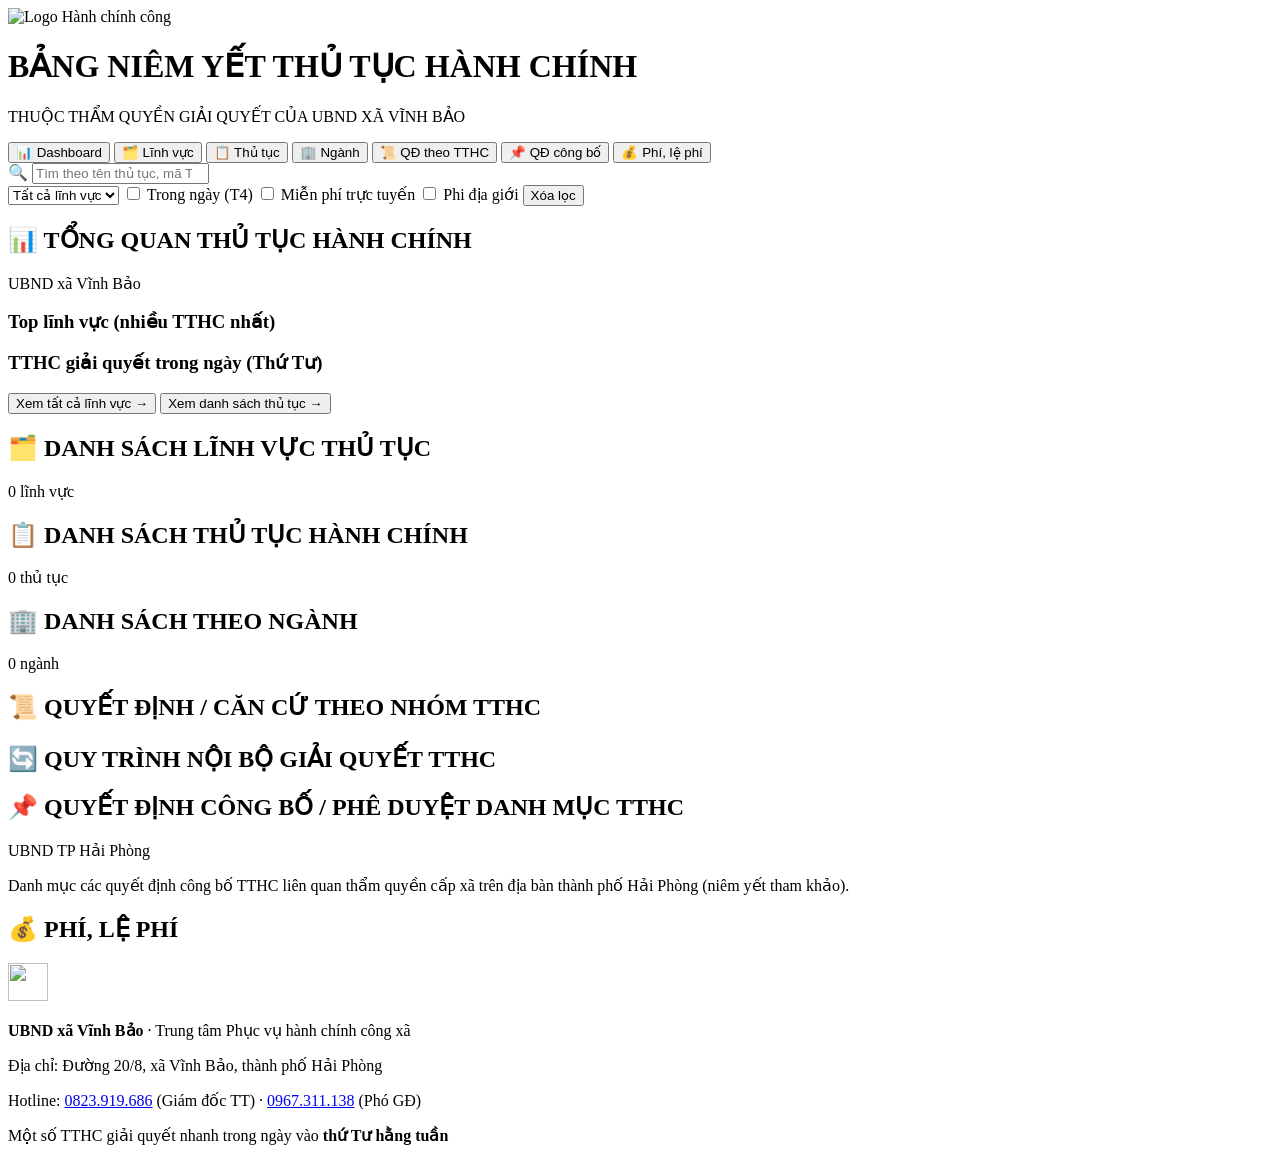
==== index.html @ 4048736b "feat: thêm index.html trang chính" ====
<!DOCTYPE html>
<html lang="vi">
<head>
  <meta charset="UTF-8" />
  <meta name="viewport" content="width=device-width, initial-scale=1.0" />
  <meta name="description" content="Bảng niêm yết công khai ~400 thủ tục hành chính thuộc thẩm quyền UBND xã Vĩnh Bảo, TP Hải Phòng. Tra cứu lĩnh vực, phí, thời hạn, nộp hồ sơ trực tuyến." />
  <meta name="theme-color" content="#b71c1c" />
  <meta name="apple-mobile-web-app-capable" content="yes" />
  <meta name="apple-mobile-web-app-status-bar-style" content="black-translucent" />
  <title>Bảng Niêm Yết Thủ Tục Hành Chính - UBND xã Vĩnh Bảo</title>
  <link rel="manifest" href="manifest.json" />
  <link rel="stylesheet" href="css/styles.css" />
  <link rel="preconnect" href="https://fonts.googleapis.com" />
  <link href="https://fonts.googleapis.com/css2?family=Be+Vietnam+Pro:wght@400;500;600;700&display=swap" rel="stylesheet" />
  <link rel="icon" href="assets/logo-hcc.png" type="image/png" />
  <link rel="apple-touch-icon" href="assets/logo-hcc.png" />
</head>
<body>
  <header class="site-header">
    <div class="header-inner">
      <div class="logo-area">
        <img class="logo-hcc" src="assets/logo-hcc.png" alt="Logo Hành chính công" width="72" height="68" />
        <div class="titles">
          <h1>BẢNG NIÊM YẾT THỦ TỤC HÀNH CHÍNH</h1>
          <p>THUỘC THẨM QUYỀN GIẢI QUYẾT CỦA UBND XÃ VĨNH BẢO</p>
        </div>
      </div>
    </div>
  </header>

  <nav class="main-nav">
    <div class="nav-inner">
      <button class="nav-btn active" data-tab="dashboard">📊 Dashboard</button>
      <button class="nav-btn" data-tab="linh-vuc">🗂️ Lĩnh vực</button>
      <button class="nav-btn" data-tab="thu-tuc">📋 Thủ tục</button>
      <button class="nav-btn" data-tab="nganh">🏢 Ngành</button>
      <button class="nav-btn" data-tab="qd-theo">📜 QĐ theo TTHC</button>
      <button class="nav-btn" data-tab="qd-cong-bo">📌 QĐ công bố</button>
      <button class="nav-btn" data-tab="phi">💰 Phí, lệ phí</button>
    </div>
  </nav>

  <main class="main-content">
    <div class="filter-bar" id="filterBar">
      <div class="search-box">
        <span class="search-icon">🔍</span>
        <input type="search" id="searchInput" placeholder="Tìm theo tên thủ tục, mã TTHC, lĩnh vực..." autocomplete="off" />
        <button type="button" id="btnClearSearch" class="btn-clear-search" hidden aria-label="Xóa tìm kiếm">×</button>
        <span class="search-result-count" id="searchResultCount" hidden></span>
      </div>
      <div class="filter-controls">
        <select id="filterLinhVuc" class="filter-select" aria-label="Lọc theo lĩnh vực">
          <option value="">Tất cả lĩnh vực</option>
        </select>
        <label class="filter-check">
          <input type="checkbox" id="filterNhanh" />
          <span>Trong ngày (T4)</span>
        </label>
        <label class="filter-check">
          <input type="checkbox" id="filterMienPhi" />
          <span>Miễn phí trực tuyến</span>
        </label>
        <label class="filter-check">
          <input type="checkbox" id="filterPdg" />
          <span>Phi địa giới</span>
        </label>
        <button type="button" id="btnClearFilter" class="btn-clear">Xóa lọc</button>
      </div>
      <div class="active-filters" id="activeFilters" hidden></div>
    </div>

    <section id="dashboard" class="tab-panel active">
      <div class="section-header">
        <h2>📊 TỔNG QUAN THỦ TỤC HÀNH CHÍNH</h2>
        <span class="badge" id="dashUpdated">UBND xã Vĩnh Bảo</span>
      </div>
      <div class="dash-stats" id="dashStats"></div>
      <div class="dash-grid">
        <div class="dash-panel">
          <h3>Top lĩnh vực (nhiều TTHC nhất)</h3>
          <ul class="dash-list" id="dashTopLv"></ul>
        </div>
        <div class="dash-panel">
          <h3>TTHC giải quyết trong ngày (Thứ Tư)</h3>
          <ul class="dash-list" id="dashNhanh"></ul>
        </div>
      </div>
      <div class="dash-actions">
        <button type="button" class="btn-dash" data-goto="linh-vuc">Xem tất cả lĩnh vực →</button>
        <button type="button" class="btn-dash" data-goto="thu-tuc">Xem danh sách thủ tục →</button>
      </div>
    </section>

    <section id="linh-vuc" class="tab-panel">
      <div class="section-header">
        <h2>🗂️ DANH SÁCH LĨNH VỰC THỦ TỤC</h2>
        <span class="badge" id="linhVucCount">0 lĩnh vực</span>
      </div>
      <div class="card-grid" id="linhVucGrid"></div>
    </section>

    <section id="thu-tuc" class="tab-panel">
      <div class="section-header thu-tuc-header">
        <div class="thu-tuc-title-row">
          <button type="button" class="btn-back" id="btnBackLv" hidden>← Quay lại</button>
          <h2 id="thuTucTitle">📋 DANH SÁCH THỦ TỤC HÀNH CHÍNH</h2>
        </div>
        <span class="badge" id="thuTucCount">0 thủ tục</span>
      </div>
      <div class="tt-filter-inline" id="ttFilterWrap" hidden>
        <input type="search" id="ttLocalSearch" placeholder="Lọc thủ tục trong lĩnh vực này..." autocomplete="off" />
      </div>
      <div class="tt-card-list" id="thuTucList"></div>
      <div class="table-wrap" id="thuTucTableWrap" hidden>
        <table class="data-table" id="thuTucTable">
          <thead>
            <tr>
              <th>STT</th>
              <th>Mã TTHC</th>
              <th>Tên thủ tục</th>
              <th>Lĩnh vực</th>
              <th>Cấp</th>
              <th>Ghi chú</th>
            </tr>
          </thead>
          <tbody></tbody>
        </table>
      </div>
    </section>

    <div class="detail-overlay" id="detailOverlay" hidden>
      <div class="detail-sheet" role="dialog" aria-modal="true" aria-labelledby="detailTitle">
        <div class="detail-topbar">
          <button type="button" class="btn-back light" id="btnCloseDetail">← Trở ra</button>
          <h2>CHI TIẾT THỦ TỤC HÀNH CHÍNH</h2>
          <button type="button" class="btn-x" id="btnXDetail" aria-label="Đóng">×</button>
        </div>
        <div class="detail-body" id="detailBody"></div>
      </div>
    </div>

    <section id="nganh" class="tab-panel">
      <div class="section-header">
        <h2>🏢 DANH SÁCH THEO NGÀNH</h2>
        <span class="badge" id="nganhCount">0 ngành</span>
      </div>
      <div class="card-grid" id="nganhGrid"></div>
    </section>

    <section id="qd-theo" class="tab-panel">
      <div class="section-header"><h2>📜 QUYẾT ĐỊNH / CĂN CỨ THEO NHÓM TTHC</h2></div>
      <div id="qdTheoBox" class="doc-blocks"></div>
      <div class="section-header" style="margin-top:1.5rem"><h2>🔄 QUY TRÌNH NỘI BỘ GIẢI QUYẾT TTHC</h2></div>
      <div id="qtnbBox" class="flow-steps"></div>
    </section>

    <section id="qd-cong-bo" class="tab-panel">
      <div class="section-header">
        <h2>📌 QUYẾT ĐỊNH CÔNG BỐ / PHÊ DUYỆT DANH MỤC TTHC</h2>
        <span class="badge">UBND TP Hải Phòng</span>
      </div>
      <p class="doc-intro">Danh mục các quyết định công bố TTHC liên quan thẩm quyền cấp xã trên địa bàn thành phố Hải Phòng (niêm yết tham khảo).</p>
      <div id="qdCongBoBox" class="doc-list-cards"></div>
    </section>

    <section id="phi" class="tab-panel">
      <div class="section-header"><h2>💰 PHÍ, LỆ PHÍ</h2></div>
      <div id="phiBox"></div>
    </section>
  </main>

  <footer class="site-footer">
    <div class="footer-brand">
      <img src="assets/logo-hcc.png" alt="" width="40" height="38" />
      <div>
        <p><strong>UBND xã Vĩnh Bảo</strong> · Trung tâm Phục vụ hành chính công xã</p>
        <p>Địa chỉ: Đường 20/8, xã Vĩnh Bảo, thành phố Hải Phòng</p>
        <p>Hotline: <a href="tel:0823919686">0823.919.686</a> (Giám đốc TT) · <a href="tel:0967311138">0967.311.138</a> (Phó GĐ)</p>
        <p class="footer-note">Một số TTHC giải quyết nhanh trong ngày vào <strong>thứ Tư hằng tuần</strong></p>
        <p class="footer-sync" id="footerSync"></p>
      </div>
    </div>
  </footer>

  <button type="button" class="btn-top" id="btnTop" hidden aria-label="Về đầu trang">↑</button>
  <div class="toast-host" id="toastHost" aria-live="polite"></div>

  <script src="js/config.js"></script>
  <script src="js/data.js"></script>
  <script src="js/extra-data.js"></script>
  <script src="js/app.js"></script>
  <script>
    if ("serviceWorker" in navigator) {
      window.addEventListener("load", () => {
        navigator.serviceWorker.register("./sw.js").catch(() => {});
      });
    }
  </script>
</body>
</html>
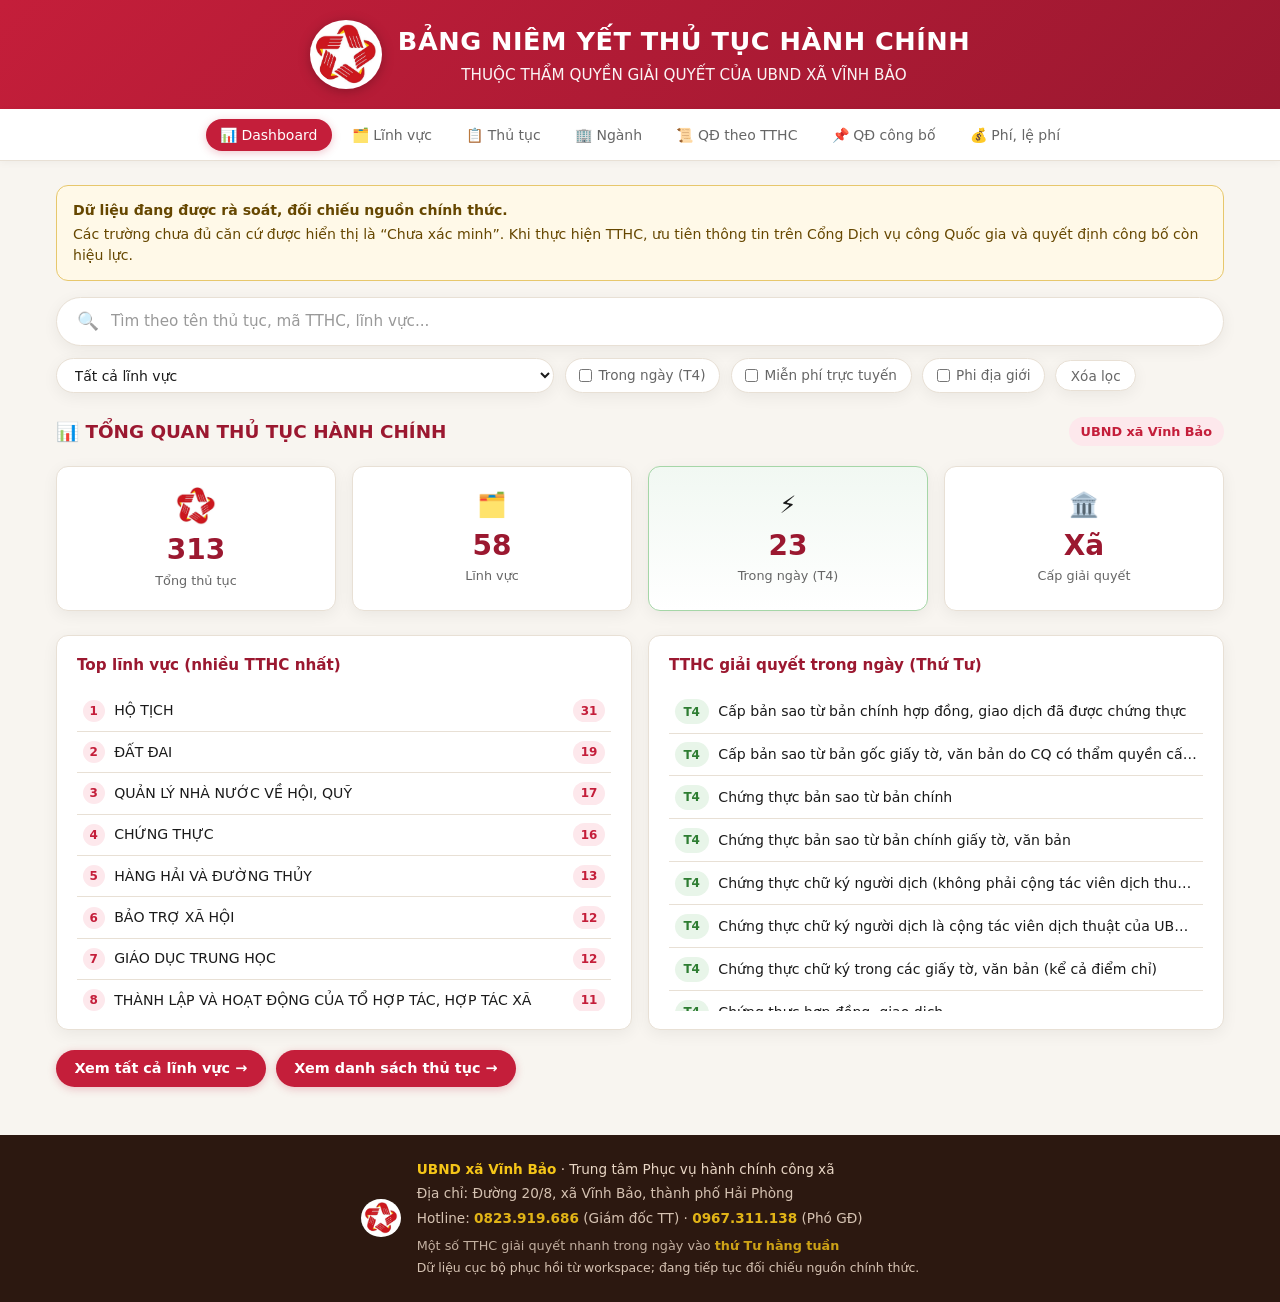
==== commit 4ffcd2b5: "fix: khôi phục đầy đủ mã nguồn và kiểm soát dữ liệu niêm yết" ====
--- a/index.html
+++ b/index.html
@@ -41,6 +41,11 @@
   </nav>
 
   <main class="main-content">
+    <aside class="data-notice" role="note">
+      <strong>Dữ liệu đang được rà soát, đối chiếu nguồn chính thức.</strong>
+      Các trường chưa đủ căn cứ được hiển thị là “Chưa xác minh”. Khi thực hiện TTHC, ưu tiên thông tin trên Cổng Dịch vụ công Quốc gia và quyết định công bố còn hiệu lực.
+    </aside>
+
     <div class="filter-bar" id="filterBar">
       <div class="search-box">
         <span class="search-icon">🔍</span>
@@ -111,6 +116,11 @@
         <input type="search" id="ttLocalSearch" placeholder="Lọc thủ tục trong lĩnh vực này..." autocomplete="off" />
       </div>
       <div class="tt-card-list" id="thuTucList"></div>
+      <nav class="pagination" id="pagination" aria-label="Phân trang danh sách thủ tục" hidden>
+        <button type="button" class="btn-page" id="btnPrevPage">← Trang trước</button>
+        <span class="page-info" id="pageInfo" aria-live="polite">Trang 1 / 1</span>
+        <button type="button" class="btn-page" id="btnNextPage">Trang sau →</button>
+      </nav>
       <div class="table-wrap" id="thuTucTableWrap" hidden>
         <table class="data-table" id="thuTucTable">
           <thead>
--- a/css/styles.css
+++ b/css/styles.css
@@ -0,0 +1,1004 @@
+/* Bảng Niêm Yết TTHC - UBND xã Vĩnh Bảo */
+*, *::before, *::after { box-sizing: border-box; margin: 0; padding: 0; }
+
+:root {
+  --red: #c41e3a;
+  --red-dark: #9b1830;
+  --gold: #f5c518;
+  --bg: #f8f5f0;
+  --card: #ffffff;
+  --text: #1a1a1a;
+  --muted: #666;
+  --border: #e8e0d5;
+  --radius: 12px;
+  --shadow: 0 4px 16px rgba(0,0,0,0.06);
+}
+
+body {
+  font-family: 'Be Vietnam Pro', system-ui, sans-serif;
+  background: var(--bg);
+  color: var(--text);
+  min-height: 100vh;
+  line-height: 1.5;
+}
+
+/* Header */
+.site-header {
+  background: linear-gradient(135deg, var(--red) 0%, var(--red-dark) 100%);
+  color: #fff;
+  padding: 1.25rem 1rem;
+  box-shadow: 0 2px 12px rgba(196,30,58,0.3);
+}
+.header-inner { max-width: 1200px; margin: 0 auto; }
+.logo-area {
+  display: flex;
+  align-items: center;
+  gap: 1rem;
+  justify-content: center;
+  text-align: center;
+}
+.logo-hcc {
+  width: 72px;
+  height: auto;
+  flex-shrink: 0;
+  filter: drop-shadow(0 2px 6px rgba(0,0,0,0.25));
+  background: #fff;
+  border-radius: 50%;
+  padding: 4px;
+}
+.titles h1 {
+  font-size: clamp(1.1rem, 3vw, 1.6rem);
+  font-weight: 700;
+  letter-spacing: 0.02em;
+}
+.titles p {
+  font-size: clamp(0.75rem, 2vw, 0.95rem);
+  opacity: 0.95;
+  margin-top: 0.25rem;
+  font-weight: 500;
+}
+
+/* Nav */
+.main-nav {
+  background: #fff;
+  border-bottom: 1px solid var(--border);
+  position: sticky;
+  top: 0;
+  z-index: 50;
+  box-shadow: 0 2px 8px rgba(0,0,0,0.04);
+}
+.nav-inner {
+  max-width: 1200px;
+  margin: 0 auto;
+  display: flex;
+  flex-wrap: wrap;
+  gap: 0.35rem;
+  padding: 0.6rem 1rem;
+  justify-content: center;
+}
+.nav-btn {
+  background: transparent;
+  border: none;
+  padding: 0.5rem 0.9rem;
+  border-radius: 999px;
+  font-size: 0.875rem;
+  font-weight: 500;
+  cursor: pointer;
+  color: var(--muted);
+  transition: all 0.2s;
+  font-family: inherit;
+}
+.nav-btn:hover { background: #f0ebe3; color: var(--text); }
+.nav-btn.active {
+  background: var(--red);
+  color: #fff;
+  box-shadow: 0 2px 8px rgba(196,30,58,0.25);
+}
+
+/* Main */
+.main-content {
+  max-width: 1200px;
+  margin: 0 auto;
+  padding: 1.5rem 1rem 3rem;
+}
+
+/* Filter bar */
+.filter-bar {
+  margin-bottom: 1.5rem;
+  display: flex;
+  flex-direction: column;
+  gap: 0.75rem;
+}
+.search-box {
+  display: flex;
+  align-items: center;
+  background: #fff;
+  border: 1px solid var(--border);
+  border-radius: 999px;
+  padding: 0.65rem 1.25rem;
+  box-shadow: var(--shadow);
+  gap: 0.75rem;
+}
+.search-icon { font-size: 1.1rem; opacity: 0.6; }
+.search-box input {
+  flex: 1;
+  border: none;
+  outline: none;
+  font-size: 0.95rem;
+  font-family: inherit;
+  background: transparent;
+}
+.search-box input::placeholder { color: #999; }
+.filter-controls {
+  display: flex;
+  flex-wrap: wrap;
+  align-items: center;
+  gap: 0.65rem;
+}
+.filter-select {
+  font-family: inherit;
+  font-size: 0.875rem;
+  padding: 0.45rem 0.85rem;
+  border-radius: 999px;
+  border: 1px solid var(--border);
+  background: #fff;
+  color: var(--text);
+  max-width: 100%;
+  min-width: 180px;
+  cursor: pointer;
+  box-shadow: var(--shadow);
+}
+.filter-check {
+  display: inline-flex;
+  align-items: center;
+  gap: 0.4rem;
+  font-size: 0.85rem;
+  color: var(--muted);
+  cursor: pointer;
+  user-select: none;
+  background: #fff;
+  border: 1px solid var(--border);
+  border-radius: 999px;
+  padding: 0.4rem 0.85rem;
+  box-shadow: var(--shadow);
+}
+.filter-check input { accent-color: var(--red); cursor: pointer; }
+.btn-clear-search {
+  border: 0;
+  background: transparent;
+  color: var(--muted);
+  font-size: 1.2rem;
+  cursor: pointer;
+  padding: 0.15rem 0.35rem;
+}
+.search-result-count {
+  font-size: 0.78rem;
+  color: var(--muted);
+  white-space: nowrap;
+}
+.active-filters {
+  width: 100%;
+  display: flex;
+  flex-wrap: wrap;
+  gap: 0.4rem;
+  padding-top: 0.5rem;
+  font-size: 0.78rem;
+  color: var(--muted);
+}
+.active-filters[hidden] { display: none !important; }
+.active-filter-chip {
+  border-radius: 999px;
+  background: #fff4d6;
+  color: #7a4d00;
+  padding: 0.25rem 0.55rem;
+}
+.footer-sync {
+  margin-top: 0.35rem;
+  font-size: 0.78rem;
+  opacity: 0.85;
+}
+.btn-clear {
+  font-family: inherit;
+  font-size: 0.85rem;
+  font-weight: 500;
+  padding: 0.4rem 0.9rem;
+  border-radius: 999px;
+  border: 1px solid var(--border);
+  background: #fff;
+  color: var(--muted);
+  cursor: pointer;
+  transition: all 0.15s;
+  box-shadow: var(--shadow);
+}
+.btn-clear:hover {
+  border-color: var(--red);
+  color: var(--red);
+  background: #fde8ec;
+}
+
+/* Dashboard */
+.dash-stats {
+  display: grid;
+  grid-template-columns: repeat(auto-fit, minmax(160px, 1fr));
+  gap: 1rem;
+  margin-bottom: 1.5rem;
+}
+.stat-card {
+  background: var(--card);
+  border-radius: var(--radius);
+  padding: 1.25rem 1rem;
+  text-align: center;
+  box-shadow: var(--shadow);
+  border: 1px solid var(--border);
+}
+.stat-card.accent {
+  border-color: #a5d6a7;
+  background: linear-gradient(180deg, #f1f8f2 0%, #fff 100%);
+}
+.stat-logo {
+  width: 40px;
+  height: auto;
+  margin: 0 auto 0.5rem;
+  display: block;
+}
+.stat-icon { font-size: 1.5rem; margin-bottom: 0.35rem; }
+.stat-num {
+  font-size: 1.75rem;
+  font-weight: 700;
+  color: var(--red-dark);
+  line-height: 1.2;
+}
+.stat-label {
+  font-size: 0.8rem;
+  color: var(--muted);
+  margin-top: 0.25rem;
+  font-weight: 500;
+}
+.dash-grid {
+  display: grid;
+  grid-template-columns: repeat(auto-fit, minmax(280px, 1fr));
+  gap: 1rem;
+  margin-bottom: 1.25rem;
+}
+.dash-panel {
+  background: var(--card);
+  border-radius: var(--radius);
+  padding: 1.15rem 1.25rem;
+  box-shadow: var(--shadow);
+  border: 1px solid var(--border);
+}
+.dash-panel h3 {
+  font-size: 0.95rem;
+  color: var(--red-dark);
+  margin-bottom: 0.85rem;
+  font-weight: 600;
+}
+.dash-list {
+  list-style: none;
+  max-height: 320px;
+  overflow-y: auto;
+}
+.dash-list li {
+  display: flex;
+  align-items: center;
+  gap: 0.6rem;
+  padding: 0.55rem 0.35rem;
+  border-bottom: 1px solid var(--border);
+  cursor: pointer;
+  transition: background 0.15s;
+  font-size: 0.88rem;
+}
+.dash-list li:last-child { border-bottom: none; }
+.dash-list li:hover { background: #fdf6f7; }
+.dash-list .rank {
+  width: 22px;
+  height: 22px;
+  border-radius: 50%;
+  background: #fde8ec;
+  color: var(--red);
+  font-size: 0.75rem;
+  font-weight: 700;
+  display: flex;
+  align-items: center;
+  justify-content: center;
+  flex-shrink: 0;
+}
+.dash-list .lv-name, .dash-list .tt-name {
+  flex: 1;
+  min-width: 0;
+  overflow: hidden;
+  text-overflow: ellipsis;
+  white-space: nowrap;
+}
+.dash-list .lv-count {
+  font-weight: 600;
+  color: var(--red);
+  background: #fde8ec;
+  padding: 0.15rem 0.5rem;
+  border-radius: 999px;
+  font-size: 0.75rem;
+}
+.dash-list .empty { color: var(--muted); cursor: default; justify-content: center; }
+.dash-actions {
+  display: flex;
+  flex-wrap: wrap;
+  gap: 0.65rem;
+}
+.btn-dash {
+  font-family: inherit;
+  font-size: 0.9rem;
+  font-weight: 600;
+  padding: 0.65rem 1.15rem;
+  border-radius: 999px;
+  border: none;
+  background: var(--red);
+  color: #fff;
+  cursor: pointer;
+  box-shadow: 0 2px 8px rgba(196,30,58,0.25);
+  transition: transform 0.15s, background 0.15s;
+}
+.btn-dash:hover {
+  background: var(--red-dark);
+  transform: translateY(-1px);
+}
+
+/* Section */
+.section-header {
+  display: flex;
+  align-items: center;
+  justify-content: space-between;
+  margin-bottom: 1.25rem;
+  flex-wrap: wrap;
+  gap: 0.5rem;
+}
+.section-header h2 {
+  font-size: 1.15rem;
+  font-weight: 600;
+  color: var(--red-dark);
+}
+.badge {
+  background: #fde8ec;
+  color: var(--red);
+  font-size: 0.8rem;
+  font-weight: 600;
+  padding: 0.3rem 0.75rem;
+  border-radius: 999px;
+}
+.badge-nhanh {
+  display: inline-block;
+  background: #e8f5e9;
+  color: #2e7d32;
+  font-size: 0.75rem;
+  font-weight: 600;
+  padding: 0.2rem 0.55rem;
+  border-radius: 999px;
+  white-space: nowrap;
+}
+
+/* Card grid */
+.card-grid {
+  display: grid;
+  grid-template-columns: repeat(auto-fill, minmax(160px, 1fr));
+  gap: 1rem;
+}
+.field-card {
+  background: var(--card);
+  border-radius: var(--radius);
+  padding: 1.25rem 0.85rem;
+  text-align: center;
+  box-shadow: var(--shadow);
+  border: 1px solid transparent;
+  cursor: pointer;
+  transition: all 0.2s;
+}
+.field-card:hover {
+  border-color: var(--red);
+  transform: translateY(-3px);
+  box-shadow: 0 8px 24px rgba(196,30,58,0.12);
+}
+.field-card.is-active {
+  border-color: var(--red);
+  background: #fff5f6;
+  box-shadow: 0 6px 20px rgba(196,30,58,0.15);
+}
+.field-card .icon {
+  width: 48px;
+  height: 48px;
+  margin: 0 auto 0.75rem;
+  background: #fff;
+  border-radius: 50%;
+  display: flex;
+  align-items: center;
+  justify-content: center;
+  border: 1px solid var(--border);
+  overflow: hidden;
+}
+.field-card .icon img {
+  width: 34px;
+  height: auto;
+  object-fit: contain;
+}
+.field-card .name {
+  font-size: 0.82rem;
+  font-weight: 600;
+  line-height: 1.35;
+  margin-bottom: 0.5rem;
+  min-height: 2.6em;
+}
+.field-card .count {
+  display: inline-block;
+  background: #fde8ec;
+  color: var(--red);
+  font-size: 0.75rem;
+  font-weight: 600;
+  padding: 0.2rem 0.6rem;
+  border-radius: 999px;
+}
+
+/* Table */
+.table-wrap {
+  overflow-x: auto;
+  background: #fff;
+  border-radius: var(--radius);
+  box-shadow: var(--shadow);
+}
+.data-table {
+  width: 100%;
+  border-collapse: collapse;
+  font-size: 0.9rem;
+}
+.data-table th {
+  background: var(--red);
+  color: #fff;
+  padding: 0.75rem 1rem;
+  text-align: left;
+  font-weight: 600;
+  white-space: nowrap;
+}
+.data-table td {
+  padding: 0.7rem 1rem;
+  border-bottom: 1px solid var(--border);
+}
+.data-table tbody tr:hover { background: #fdf6f7; }
+.data-table tbody tr:last-child td { border-bottom: none; }
+.data-table code {
+  font-size: 0.8rem;
+  background: #f5f0ea;
+  padding: 0.15rem 0.4rem;
+  border-radius: 4px;
+  color: var(--red-dark);
+}
+
+/* Panels */
+.tab-panel { display: none; }
+.tab-panel.active { display: block; }
+.placeholder {
+  text-align: center;
+  color: var(--muted);
+  padding: 3rem 1rem;
+  background: #fff;
+  border-radius: var(--radius);
+  box-shadow: var(--shadow);
+}
+
+/* Footer */
+.site-footer {
+  background: #2c1810;
+  color: #e8d5c4;
+  text-align: center;
+  padding: 1.5rem 1rem;
+  font-size: 0.85rem;
+}
+.footer-brand {
+  display: flex;
+  align-items: center;
+  justify-content: center;
+  gap: 1rem;
+  flex-wrap: wrap;
+  max-width: 720px;
+  margin: 0 auto;
+  text-align: left;
+}
+.footer-brand img {
+  width: 40px;
+  height: auto;
+  background: #fff;
+  border-radius: 50%;
+  padding: 3px;
+  flex-shrink: 0;
+}
+.site-footer strong { color: var(--gold); }
+.site-footer a {
+  color: var(--gold);
+  text-decoration: none;
+  font-weight: 600;
+}
+.site-footer p + p { margin-top: 0.25rem; opacity: 0.9; }
+.footer-note { margin-top: 0.5rem !important; opacity: 0.8 !important; font-size: 0.8rem; }
+
+/* Thủ tục cards */
+.thu-tuc-title-row {
+  display: flex;
+  align-items: center;
+  gap: 0.75rem;
+  flex-wrap: wrap;
+}
+.btn-back {
+  font-family: inherit;
+  font-size: 0.85rem;
+  font-weight: 600;
+  padding: 0.45rem 0.9rem;
+  border-radius: 999px;
+  border: none;
+  background: #2c3e50;
+  color: #fff;
+  cursor: pointer;
+}
+.btn-back.light {
+  background: rgba(255,255,255,0.18);
+  color: #fff;
+}
+.tt-filter-inline {
+  margin-bottom: 1rem;
+}
+.tt-filter-inline input {
+  width: 100%;
+  font-family: inherit;
+  font-size: 0.9rem;
+  padding: 0.7rem 1rem;
+  border: 1px solid var(--border);
+  border-radius: 999px;
+  background: #fff;
+  box-shadow: var(--shadow);
+  outline: none;
+}
+.tt-card-list {
+  display: flex;
+  flex-direction: column;
+  gap: 0.75rem;
+}
+.tt-card {
+  background: #fff;
+  border-radius: 14px;
+  border: 1px solid var(--border);
+  box-shadow: var(--shadow);
+  cursor: pointer;
+  transition: border-color 0.15s, box-shadow 0.15s;
+}
+.tt-card:hover {
+  border-color: #f0b4bd;
+  box-shadow: 0 6px 20px rgba(196,30,58,0.1);
+}
+.tt-card-main {
+  display: flex;
+  align-items: flex-start;
+  gap: 0.85rem;
+  padding: 1rem 1.1rem;
+}
+.tt-stt {
+  width: 28px;
+  height: 28px;
+  border-radius: 8px;
+  background: #fde8ec;
+  color: var(--red);
+  font-weight: 700;
+  font-size: 0.85rem;
+  display: flex;
+  align-items: center;
+  justify-content: center;
+  flex-shrink: 0;
+}
+.tt-card-body { flex: 1; min-width: 0; }
+.tt-tags {
+  display: flex;
+  flex-wrap: wrap;
+  gap: 0.35rem;
+  margin-bottom: 0.45rem;
+}
+.tag {
+  font-size: 0.72rem;
+  font-weight: 600;
+  padding: 0.18rem 0.5rem;
+  border-radius: 6px;
+  white-space: nowrap;
+}
+.tag-ma { background: #f3e8ff; color: #6b21a8; }
+.tag-dvc { background: #dcfce7; color: #166534; }
+.tag-phi { background: #f3e8ff; color: #7c3aed; }
+.tag-lv { background: #ffedd5; color: #c2410c; }
+.tag-nganh { background: #dbeafe; color: #1d4ed8; }
+.tag-nhanh { background: #e8f5e9; color: #2e7d32; }
+.tag-verified { background: #dcfce7; color: #166534; }
+.tag-unverified { background: #fff4d6; color: #8a4b00; }
+.data-notice {
+  margin-bottom: 1rem;
+  padding: 0.85rem 1rem;
+  border: 1px solid #e7c76c;
+  border-radius: var(--radius);
+  background: #fff9e8;
+  color: #664700;
+  font-size: 0.88rem;
+}
+.data-notice strong { display: block; margin-bottom: 0.2rem; }
+.tt-ten {
+  font-size: 1rem;
+  font-weight: 600;
+  color: var(--text);
+  line-height: 1.35;
+}
+.tt-arrow {
+  color: #bbb;
+  font-size: 1.4rem;
+  line-height: 1;
+  margin-top: 0.2rem;
+}
+.tt-empty {
+  text-align: center;
+  padding: 2rem;
+  color: var(--muted);
+  background: #fff;
+  border-radius: var(--radius);
+}
+.pagination {
+  display: flex;
+  align-items: center;
+  justify-content: center;
+  gap: 0.75rem;
+  margin-top: 1.25rem;
+}
+.pagination[hidden] { display: none !important; }
+.btn-page {
+  font-family: inherit;
+  font-size: 0.85rem;
+  font-weight: 600;
+  padding: 0.55rem 0.9rem;
+  border: 1px solid var(--red);
+  border-radius: 999px;
+  background: #fff;
+  color: var(--red-dark);
+  cursor: pointer;
+}
+.btn-page:hover:not(:disabled) {
+  background: var(--red);
+  color: #fff;
+}
+.btn-page:disabled {
+  border-color: var(--border);
+  color: #aaa;
+  cursor: not-allowed;
+}
+.page-info {
+  min-width: 92px;
+  text-align: center;
+  color: var(--muted);
+  font-size: 0.85rem;
+  font-weight: 600;
+}
+
+/* Detail overlay */
+.detail-overlay {
+  position: fixed;
+  inset: 0;
+  z-index: 200;
+  background: rgba(20,10,10,0.45);
+  display: flex;
+  justify-content: center;
+  align-items: stretch;
+  padding: 0;
+}
+.detail-overlay[hidden] { display: none !important; }
+.detail-sheet {
+  width: min(860px, 100%);
+  margin: 0 auto;
+  background: #f7f4ef;
+  display: flex;
+  flex-direction: column;
+  max-height: 100vh;
+  overflow: hidden;
+  box-shadow: 0 0 40px rgba(0,0,0,0.25);
+}
+.detail-topbar {
+  background: linear-gradient(135deg, var(--red) 0%, var(--red-dark) 100%);
+  color: #fff;
+  padding: 0.85rem 1rem;
+  display: flex;
+  align-items: center;
+  gap: 0.75rem;
+  flex-shrink: 0;
+}
+.detail-topbar h2 {
+  flex: 1;
+  text-align: center;
+  font-size: clamp(0.9rem, 2.5vw, 1.15rem);
+  font-weight: 700;
+  color: var(--gold);
+  letter-spacing: 0.02em;
+}
+.btn-x {
+  width: 36px;
+  height: 36px;
+  border: none;
+  border-radius: 50%;
+  background: rgba(255,255,255,0.15);
+  color: #fff;
+  font-size: 1.4rem;
+  cursor: pointer;
+  line-height: 1;
+}
+.detail-body {
+  overflow-y: auto;
+  padding: 1.25rem 1.25rem 2rem;
+  flex: 1;
+}
+.detail-tags {
+  display: flex;
+  flex-wrap: wrap;
+  gap: 0.4rem;
+  margin-bottom: 0.75rem;
+}
+.detail-name {
+  font-size: 1.35rem;
+  font-weight: 700;
+  margin-bottom: 1rem;
+  color: var(--text);
+}
+.detail-box {
+  background: #fff;
+  border-radius: 12px;
+  border: 1px solid var(--border);
+  padding: 1rem 1.1rem;
+  margin-bottom: 1rem;
+}
+.detail-box.info {
+  background: #eef4ff;
+  border-color: #c7d7fe;
+}
+.box-label {
+  font-size: 0.8rem;
+  font-weight: 700;
+  color: var(--red-dark);
+  margin-bottom: 0.5rem;
+  letter-spacing: 0.02em;
+}
+.detail-box.info p {
+  color: #1d4ed8;
+  font-weight: 600;
+  font-size: 0.95rem;
+}
+.detail-meta {
+  display: grid;
+  grid-template-columns: repeat(auto-fit, minmax(220px, 1fr));
+  gap: 0.65rem;
+  margin-bottom: 1rem;
+  background: #fff;
+  border-radius: 12px;
+  border: 1px solid var(--border);
+  padding: 1rem;
+}
+.detail-meta div {
+  display: flex;
+  flex-direction: column;
+  gap: 0.2rem;
+  font-size: 0.88rem;
+}
+.detail-meta strong {
+  font-size: 0.75rem;
+  color: var(--muted);
+  font-weight: 600;
+  text-transform: uppercase;
+  letter-spacing: 0.03em;
+}
+.step-list {
+  list-style: none;
+  margin: 0 0 1rem;
+  display: flex;
+  flex-direction: column;
+  gap: 0.55rem;
+}
+.step-list li {
+  display: flex;
+  gap: 0.65rem;
+  font-size: 0.9rem;
+  line-height: 1.45;
+}
+.step-n {
+  flex-shrink: 0;
+  font-weight: 700;
+  color: var(--red);
+  font-size: 0.8rem;
+  min-width: 3.5rem;
+}
+.link-row {
+  display: flex;
+  align-items: center;
+  gap: 0.75rem;
+  padding: 0.85rem 1rem;
+  background: #fff5f5;
+  border: 1px solid #f5c2c7;
+  border-radius: 10px;
+  text-decoration: none;
+  color: inherit;
+  transition: background 0.15s;
+}
+.link-row:hover { background: #ffe8ea; }
+.link-ico {
+  width: 40px;
+  height: 40px;
+  border-radius: 10px;
+  background: var(--red);
+  color: #fff;
+  display: flex;
+  align-items: center;
+  justify-content: center;
+  flex-shrink: 0;
+  font-size: 1.1rem;
+}
+.link-row strong {
+  display: block;
+  color: var(--red-dark);
+  font-size: 0.92rem;
+}
+.link-row small {
+  display: block;
+  color: var(--muted);
+  font-size: 0.78rem;
+  margin-top: 0.15rem;
+}
+.link-go {
+  margin-left: auto;
+  color: var(--red);
+  font-weight: 600;
+  font-size: 0.85rem;
+  white-space: nowrap;
+}
+.doc-list {
+  margin: 0.25rem 0 0.75rem 1.1rem;
+  font-size: 0.9rem;
+  line-height: 1.55;
+}
+.muted-note {
+  font-size: 0.8rem;
+  color: var(--muted);
+}
+.btn-dvc {
+  display: block;
+  text-align: center;
+  background: linear-gradient(135deg, var(--red) 0%, var(--red-dark) 100%);
+  color: #fff;
+  font-weight: 700;
+  font-size: 0.95rem;
+  padding: 1rem 1.25rem;
+  border-radius: 12px;
+  text-decoration: none;
+  box-shadow: 0 4px 16px rgba(196,30,58,0.3);
+  margin-top: 0.5rem;
+  letter-spacing: 0.02em;
+}
+.btn-dvc:hover { filter: brightness(1.05); }
+.dvc-hint {
+  text-align: center;
+  font-size: 0.8rem;
+  color: var(--muted);
+  margin-top: 0.75rem;
+  line-height: 1.5;
+}
+.dvc-hint a { color: var(--red); }
+
+/* Docs / QĐ / Phí */
+.doc-intro {
+  font-size: 0.9rem;
+  color: var(--muted);
+  margin-bottom: 1rem;
+  line-height: 1.5;
+}
+.doc-list-cards {
+  display: grid;
+  grid-template-columns: repeat(auto-fill, minmax(280px, 1fr));
+  gap: 0.85rem;
+  margin-bottom: 1.25rem;
+}
+.doc-card {
+  background: #fff;
+  border: 1px solid var(--border);
+  border-radius: 12px;
+  padding: 1rem 1.1rem;
+  box-shadow: var(--shadow);
+}
+.doc-so {
+  font-weight: 700;
+  color: var(--red-dark);
+  font-size: 0.95rem;
+}
+.doc-ngay {
+  font-size: 0.8rem;
+  color: var(--muted);
+  margin: 0.2rem 0 0.5rem;
+}
+.doc-card h3 {
+  font-size: 0.88rem;
+  font-weight: 600;
+  line-height: 1.4;
+  margin-bottom: 0.5rem;
+}
+.doc-link {
+  display: inline-block;
+  margin-top: 0.5rem;
+  font-size: 0.82rem;
+  font-weight: 600;
+  color: var(--red);
+  text-decoration: none;
+}
+.doc-blocks { display: flex; flex-direction: column; gap: 0.85rem; }
+.doc-block {
+  background: #fff;
+  border-radius: 12px;
+  border: 1px solid var(--border);
+  padding: 1rem 1.15rem;
+  box-shadow: var(--shadow);
+}
+.doc-block h3 {
+  font-size: 1rem;
+  color: var(--red-dark);
+  margin-bottom: 0.5rem;
+}
+.doc-block ul {
+  margin-left: 1.1rem;
+  font-size: 0.9rem;
+  line-height: 1.55;
+  color: #333;
+}
+.flow-steps {
+  display: flex;
+  flex-direction: column;
+  gap: 0.75rem;
+}
+.flow-step {
+  display: flex;
+  gap: 0.85rem;
+  background: #fff;
+  border-radius: 12px;
+  border: 1px solid var(--border);
+  padding: 1rem;
+  box-shadow: var(--shadow);
+}
+.flow-num {
+  width: 36px;
+  height: 36px;
+  border-radius: 50%;
+  background: var(--red);
+  color: #fff;
+  font-weight: 700;
+  display: flex;
+  align-items: center;
+  justify-content: center;
+  flex-shrink: 0;
+}
+.flow-step strong {
+  display: block;
+  margin-bottom: 0.25rem;
+  color: var(--red-dark);
+}
+.flow-step p {
+  font-size: 0.88rem;
+  color: #444;
+  line-height: 1.45;
+}
+.sub-h {
+  font-size: 1rem;
+  color: var(--red-dark);
+  margin: 1.25rem 0 0.75rem;
+  font-weight: 700;
+}
+.fee-table td:last-child { white-space: nowrap; color: var(--red-dark); }
+
+/* Responsive */
+@media (max-width: 600px) {
+  .card-grid { grid-template-columns: repeat(2, 1fr); gap: 0.75rem; }
+  .field-card { padding: 1rem 0.5rem; }
+  .field-card .name { font-size: 0.75rem; }
+  .nav-btn { font-size: 0.8rem; padding: 0.4rem 0.7rem; }
+  .logo-area { flex-direction: column; gap: 0.5rem; }
+  .footer-brand { text-align: center; flex-direction: column; }
+  .detail-body { padding: 1rem; }
+  .tt-card-main { padding: 0.85rem; }
+}
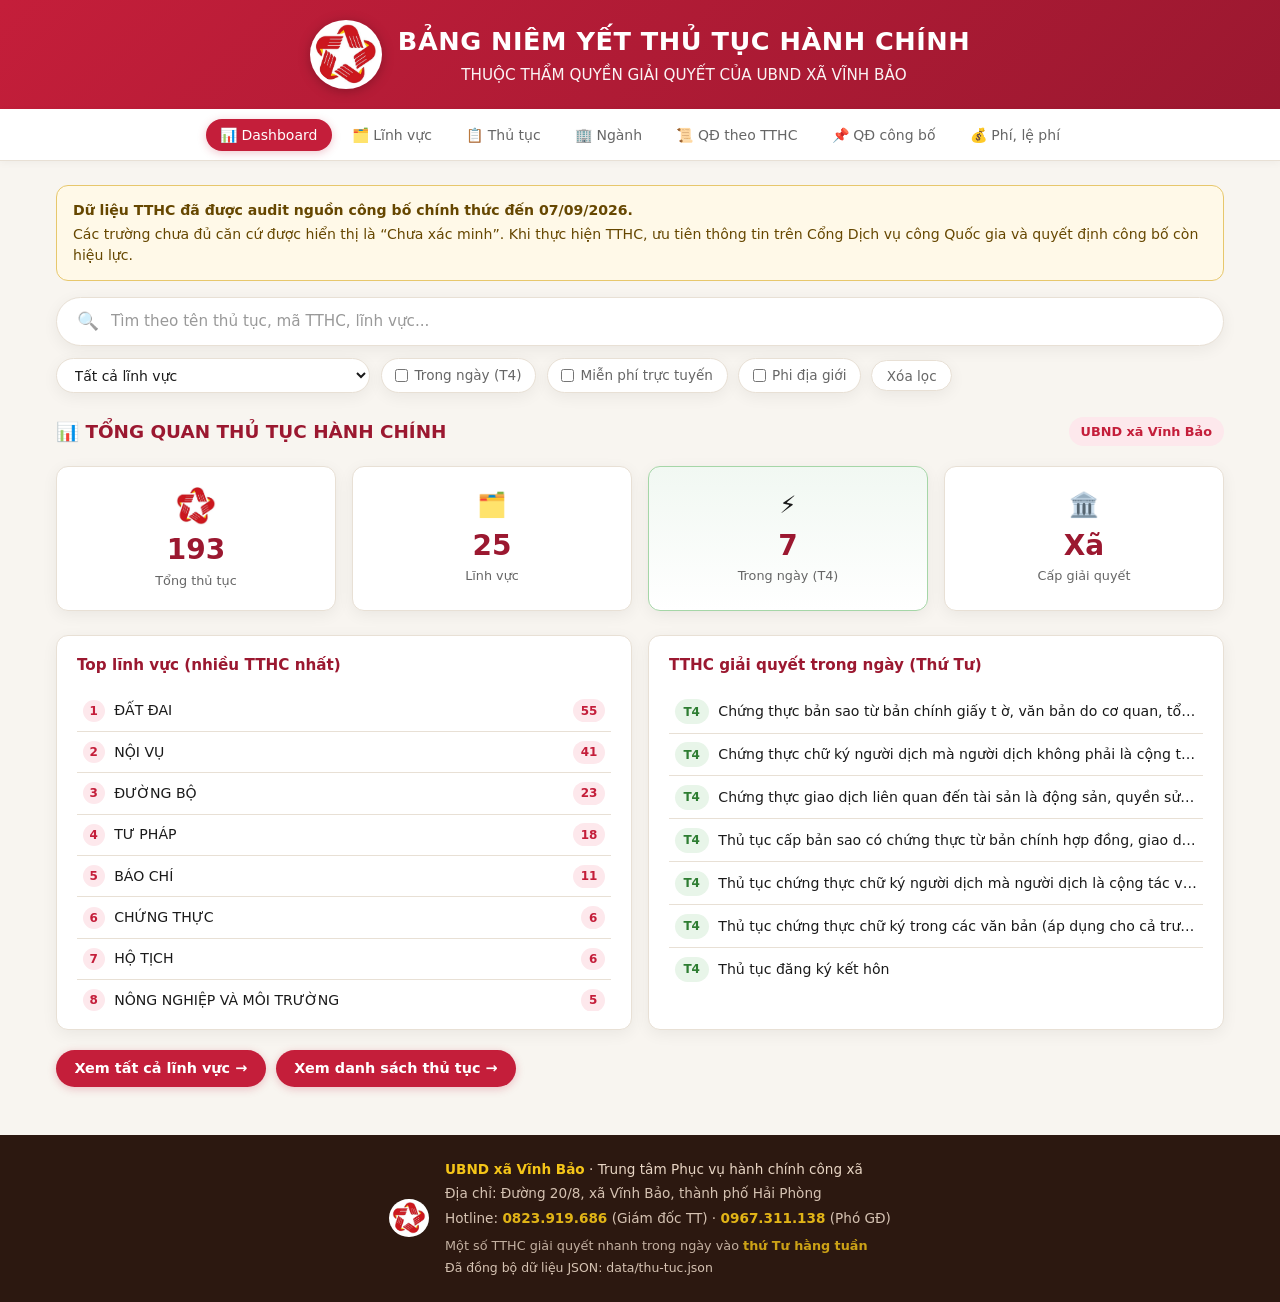
==== commit 1b212754: "feat-master-data-official-current" ====
--- a/index.html
+++ b/index.html
@@ -1,4 +1,4 @@
-<!DOCTYPE html>
+﻿<!DOCTYPE html>
 <html lang="vi">
 <head>
   <meta charset="UTF-8" />
@@ -42,7 +42,7 @@
 
   <main class="main-content">
     <aside class="data-notice" role="note">
-      <strong>Dữ liệu đang được rà soát, đối chiếu nguồn chính thức.</strong>
+      <strong>Dữ liệu TTHC đã được audit nguồn công bố chính thức đến 07/09/2026.</strong>
       Các trường chưa đủ căn cứ được hiển thị là “Chưa xác minh”. Khi thực hiện TTHC, ưu tiên thông tin trên Cổng Dịch vụ công Quốc gia và quyết định công bố còn hiệu lực.
     </aside>
 
@@ -197,6 +197,7 @@
 
   <script src="js/config.js"></script>
   <script src="js/data.js"></script>
+  <script src="js/master-data-fallback.js"></script>
   <script src="js/extra-data.js"></script>
   <script src="js/app.js"></script>
   <script>
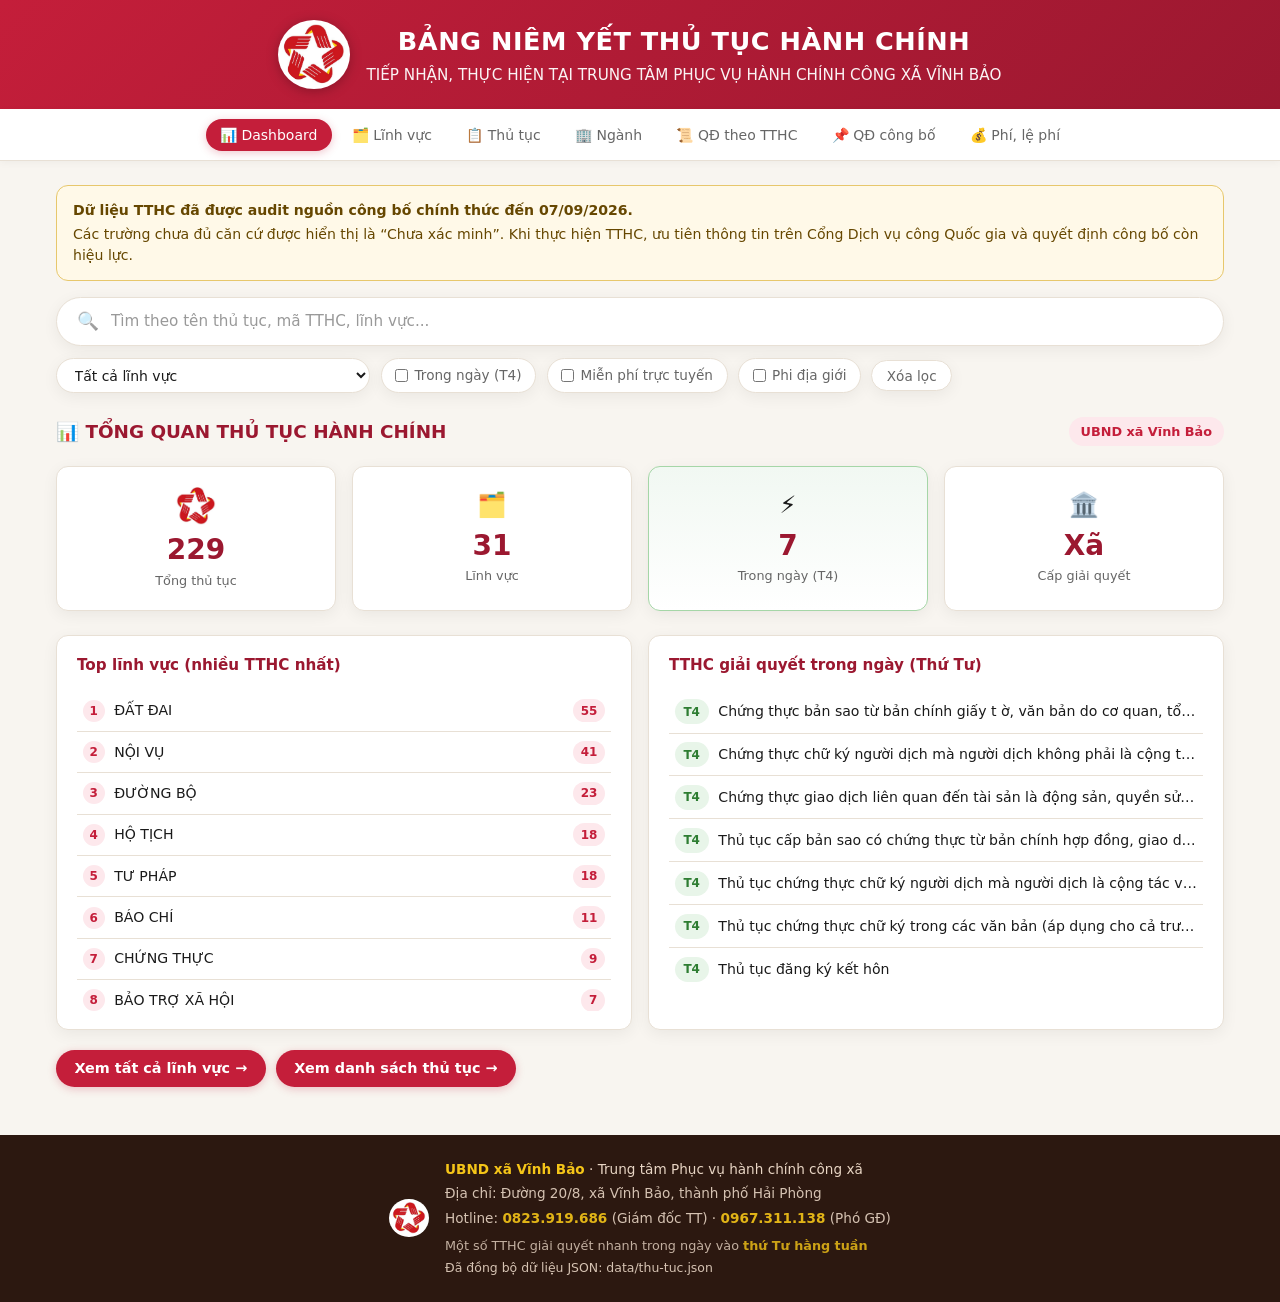
==== commit 2e1e32d1: "feat-issue-10-pages-golive" ====
--- a/index.html
+++ b/index.html
@@ -3,7 +3,7 @@
 <head>
   <meta charset="UTF-8" />
   <meta name="viewport" content="width=device-width, initial-scale=1.0" />
-  <meta name="description" content="Bảng niêm yết công khai ~400 thủ tục hành chính thuộc thẩm quyền UBND xã Vĩnh Bảo, TP Hải Phòng. Tra cứu lĩnh vực, phí, thời hạn, nộp hồ sơ trực tuyến." />
+  <meta name="description" content="Bảng niêm yết, tra cứu thủ tục hành chính được tiếp nhận hoặc thực hiện tại Trung tâm Phục vụ hành chính công xã Vĩnh Bảo, thành phố Hải Phòng." />
   <meta name="theme-color" content="#b71c1c" />
   <meta name="apple-mobile-web-app-capable" content="yes" />
   <meta name="apple-mobile-web-app-status-bar-style" content="black-translucent" />
@@ -22,7 +22,7 @@
         <img class="logo-hcc" src="assets/logo-hcc.png" alt="Logo Hành chính công" width="72" height="68" />
         <div class="titles">
           <h1>BẢNG NIÊM YẾT THỦ TỤC HÀNH CHÍNH</h1>
-          <p>THUỘC THẨM QUYỀN GIẢI QUYẾT CỦA UBND XÃ VĨNH BẢO</p>
+          <p>TIẾP NHẬN, THỰC HIỆN TẠI TRUNG TÂM PHỤC VỤ HÀNH CHÍNH CÔNG XÃ VĨNH BẢO</p>
         </div>
       </div>
     </div>
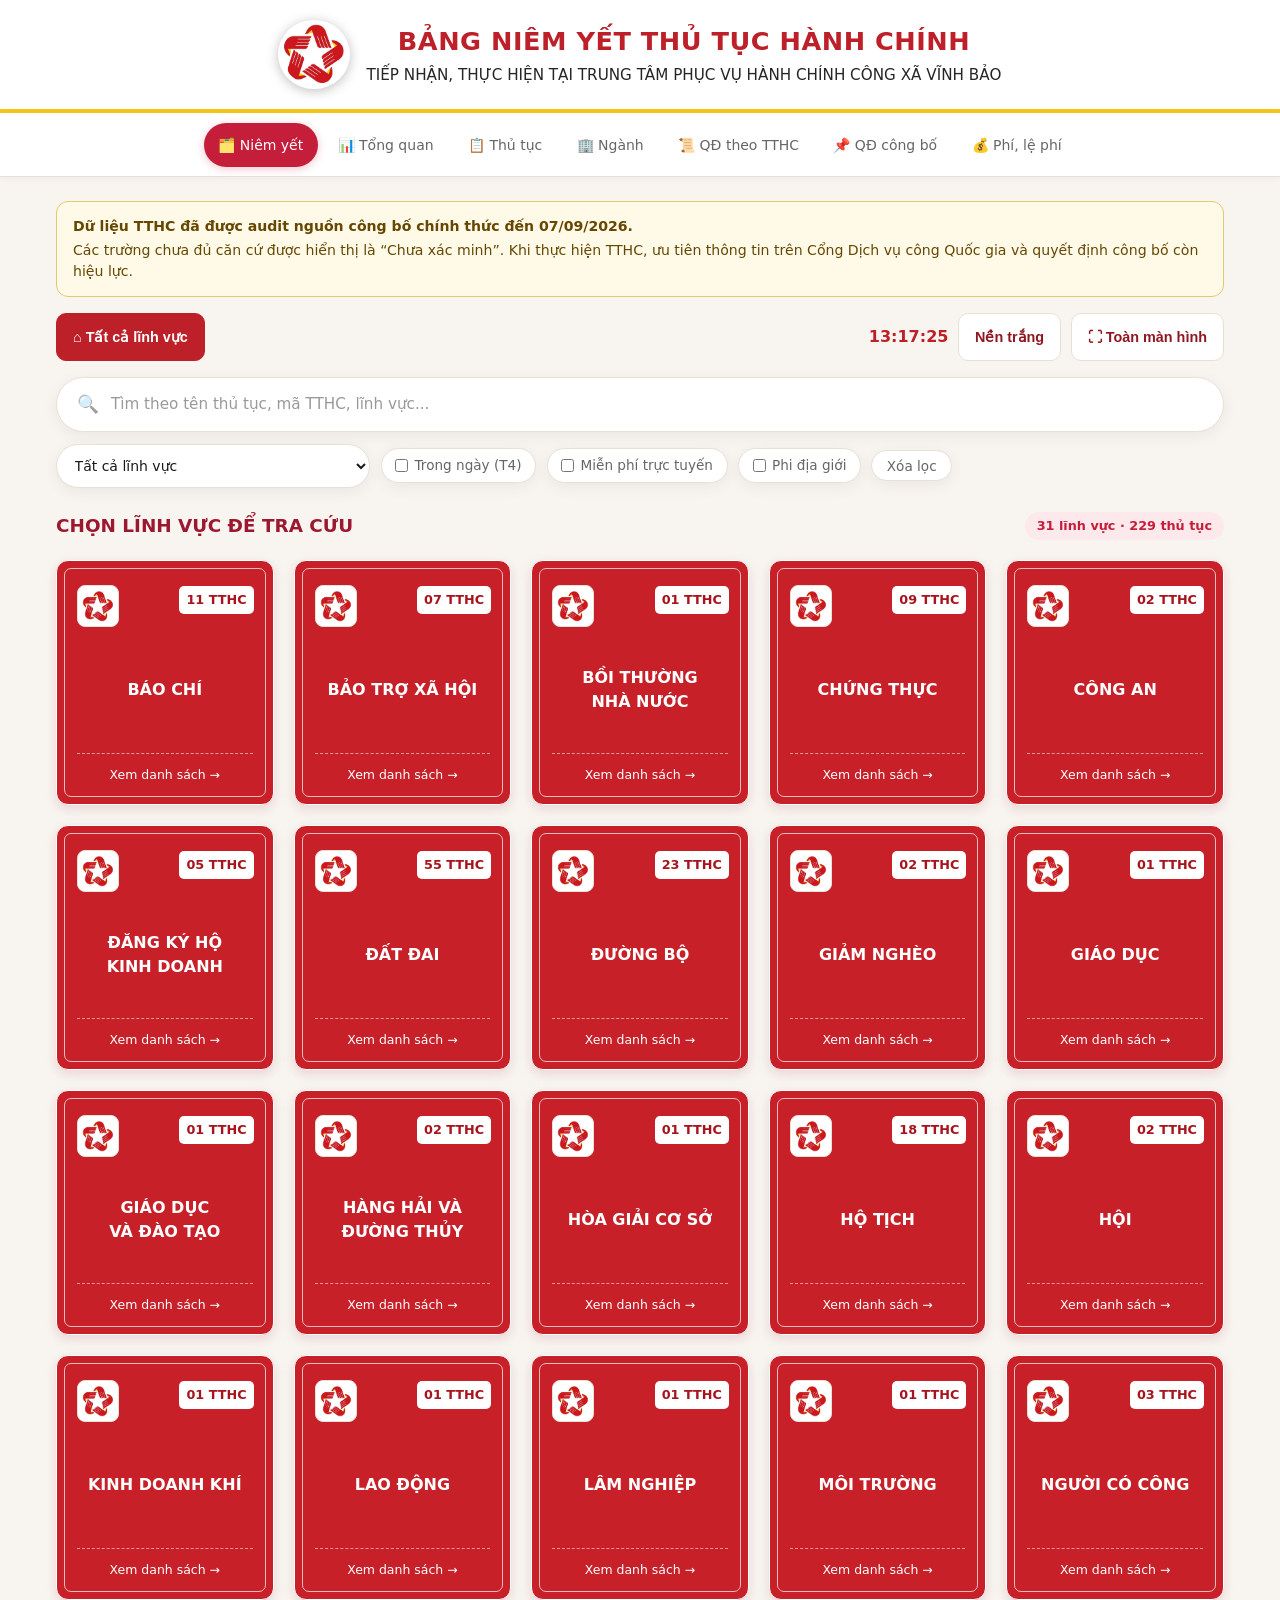
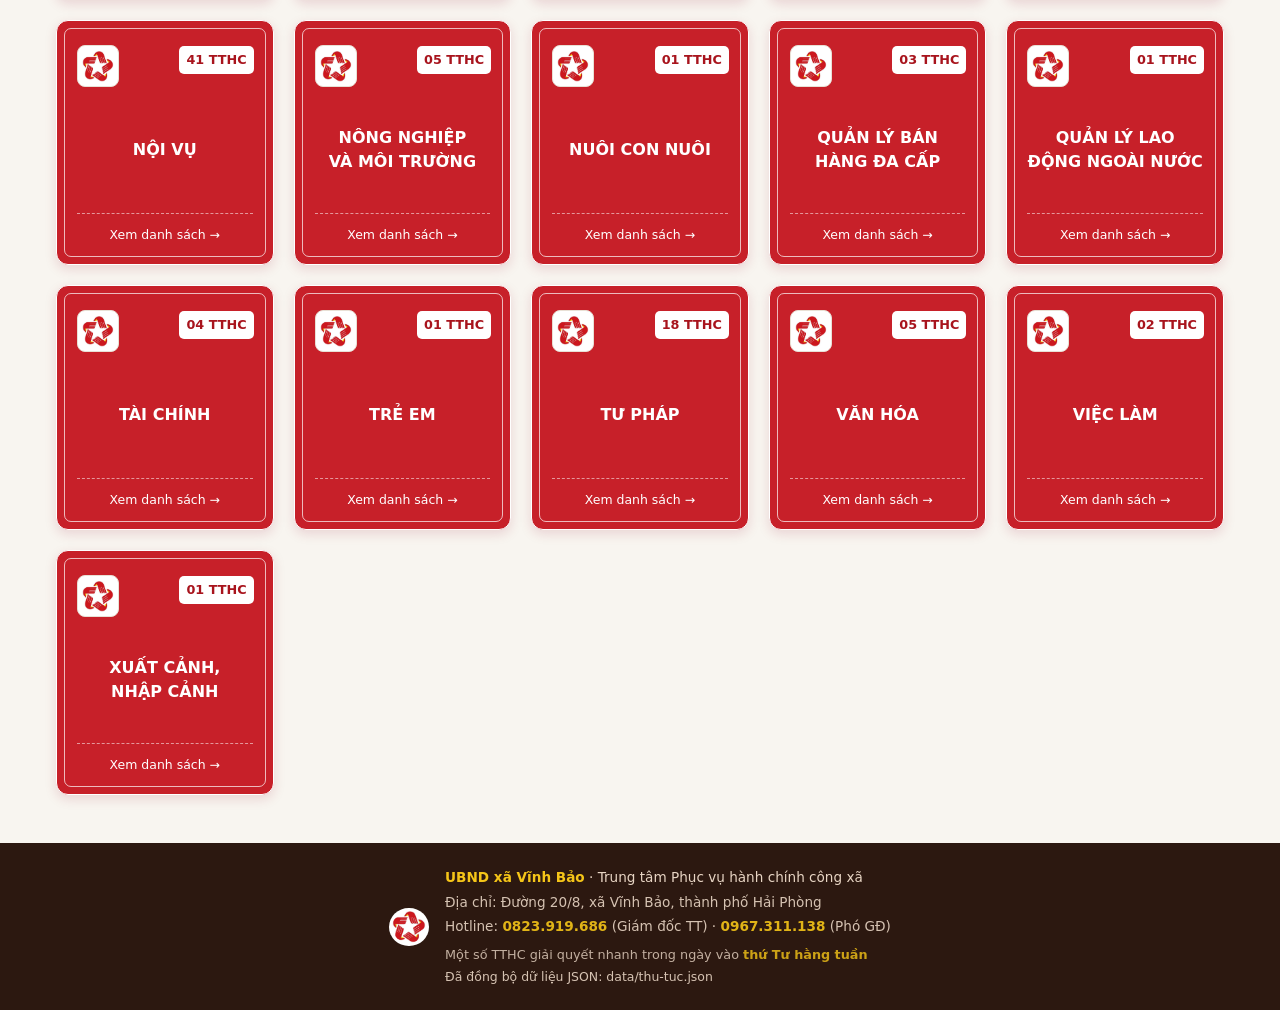
==== commit 67003a49: "Add touch-friendly noticeboard view for verified Vinh Bao procedures" ====
--- a/index.html
+++ b/index.html
@@ -1,4 +1,4 @@
-﻿<!DOCTYPE html>
+<!DOCTYPE html>
 <html lang="vi">
 <head>
   <meta charset="UTF-8" />
@@ -30,8 +30,8 @@
 
   <nav class="main-nav">
     <div class="nav-inner">
-      <button class="nav-btn active" data-tab="dashboard">📊 Dashboard</button>
-      <button class="nav-btn" data-tab="linh-vuc">🗂️ Lĩnh vực</button>
+      <button class="nav-btn active" data-tab="linh-vuc">🗂️ Niêm yết</button>
+      <button class="nav-btn" data-tab="dashboard">📊 Tổng quan</button>
       <button class="nav-btn" data-tab="thu-tuc">📋 Thủ tục</button>
       <button class="nav-btn" data-tab="nganh">🏢 Ngành</button>
       <button class="nav-btn" data-tab="qd-theo">📜 QĐ theo TTHC</button>
@@ -46,10 +46,16 @@
       Các trường chưa đủ căn cứ được hiển thị là “Chưa xác minh”. Khi thực hiện TTHC, ưu tiên thông tin trên Cổng Dịch vụ công Quốc gia và quyết định công bố còn hiệu lực.
     </aside>
 
+    <div class="board-toolbar" aria-label="Hiển thị bảng niêm yết">
+      <button type="button" id="btnBoardHome">⌂ Tất cả lĩnh vực</button>
+      <time id="boardClock" aria-label="Giờ Việt Nam"></time>
+      <button type="button" id="btnBoardColor" aria-pressed="false">Nền trắng</button>
+      <button type="button" id="btnFullscreen" aria-pressed="false">⛶ Toàn màn hình</button>
+    </div>
     <div class="filter-bar" id="filterBar">
       <div class="search-box">
         <span class="search-icon">🔍</span>
-        <input type="search" id="searchInput" placeholder="Tìm theo tên thủ tục, mã TTHC, lĩnh vực..." autocomplete="off" />
+        <input type="search" id="searchInput" aria-label="Tìm thủ tục theo tên, mã hoặc lĩnh vực" placeholder="Tìm theo tên thủ tục, mã TTHC, lĩnh vực..." autocomplete="off" />
         <button type="button" id="btnClearSearch" class="btn-clear-search" hidden aria-label="Xóa tìm kiếm">×</button>
         <span class="search-result-count" id="searchResultCount" hidden></span>
       </div>
@@ -74,7 +80,7 @@
       <div class="active-filters" id="activeFilters" hidden></div>
     </div>
 
-    <section id="dashboard" class="tab-panel active">
+    <section id="dashboard" class="tab-panel">
       <div class="section-header">
         <h2>📊 TỔNG QUAN THỦ TỤC HÀNH CHÍNH</h2>
         <span class="badge" id="dashUpdated">UBND xã Vĩnh Bảo</span>
@@ -96,9 +102,9 @@
       </div>
     </section>
 
-    <section id="linh-vuc" class="tab-panel">
-      <div class="section-header">
-        <h2>🗂️ DANH SÁCH LĨNH VỰC THỦ TỤC</h2>
+    <section id="linh-vuc" class="tab-panel active">
+      <div class="section-header">
+        <h2>CHỌN LĨNH VỰC ĐỂ TRA CỨU</h2>
         <span class="badge" id="linhVucCount">0 lĩnh vực</span>
       </div>
       <div class="card-grid" id="linhVucGrid"></div>
--- a/css/styles.css
+++ b/css/styles.css
@@ -1002,3 +1002,39 @@
   .detail-body { padding: 1rem; }
   .tt-card-main { padding: 0.85rem; }
 }
+
+
+/* Electronic noticeboard, adapted for the verified Vinh Bao dataset. */
+.site-header { background: #fff; color: var(--text); border-bottom: 4px solid var(--gold); box-shadow: var(--shadow); }
+.titles h1 { color: #bd2028; }
+.board-toolbar { display: flex; flex-wrap: wrap; align-items: center; gap: .6rem; margin-bottom: 1rem; }
+.board-toolbar button { min-height: 48px; padding: .65rem 1rem; border: 1px solid var(--border); border-radius: 10px; background: #fff; color: #8f1720; cursor: pointer; font: 600 .9rem 'Be Vietnam Pro', sans-serif; }
+.board-toolbar button:first-child { background: #bd2028; color: #fff; border-color: #bd2028; }
+#boardClock { margin-left: auto; font-weight: 700; color: #bd2028; font-variant-numeric: tabular-nums; }
+#linhVucGrid { display: grid; grid-template-columns: repeat(auto-fit, minmax(180px, 1fr)); gap: 20px; }
+#linhVucGrid .field-card { position: relative; min-width: 0; min-height: 245px; padding: 24px 20px 20px; display: flex; flex-direction: column; align-items: stretch; gap: 14px; background: #c72029; color: #fff; border: 1px solid #fff; border-radius: 12px; box-shadow: 0 4px 12px #9b183025; font: inherit; cursor: pointer; text-align: center; }
+#linhVucGrid .field-card::before { content: ''; position: absolute; inset: 7px; border: 1px solid #ffffffb0; border-radius: 7px; pointer-events: none; }
+#linhVucGrid .field-card .icon { align-self: flex-start; width: 42px; height: 42px; margin: 0; padding: 4px; background: #fff; border-radius: 8px; }
+#linhVucGrid .field-card .icon img { width: 100%; height: 100%; object-fit: contain; }
+#linhVucGrid .field-card .name { flex: 1; display: flex; align-items: center; justify-content: center; margin: 0; font-size: 1rem; line-height: 1.5; font-weight: 700; color: inherit; overflow-wrap: anywhere; text-wrap: balance; }
+#linhVucGrid .field-card .count { position: absolute; top: 25px; right: 19px; border-radius: 5px; background: #fff; color: #a8141d; padding: 4px 7px; font-size: .8rem; font-weight: 700; }
+.field-hint { border-top: 1px dashed #ffffff88; padding-top: 12px; font-size: .78rem; }
+#linhVucGrid .field-card:hover { background: #a81922; transform: translateY(-3px); }
+.board-white #linhVucGrid .field-card { background: #fff; color: #931620; border-color: #c72029; }
+.board-white #linhVucGrid .field-card::before { border-color: #c7202980; }
+.board-white #linhVucGrid .field-card .count { background: #fbe9ea; }
+.board-white .field-hint { border-color: #c7202950; }
+button:focus-visible, input:focus-visible, select:focus-visible { outline: 3px solid #1769aa; outline-offset: 4px; }
+.nav-btn, .btn-back, .filter-select { min-height: 44px; }
+.search-box input { min-width: 0; min-height: 32px; }
+@media (min-width: 1400px) { .header-inner, .nav-inner, .main-content { max-width: 1440px; } #linhVucGrid { grid-template-columns: repeat(6, minmax(0, 1fr)); } }
+@media (max-width: 540px) {
+  #linhVucGrid { grid-template-columns: repeat(2, minmax(0, 1fr)); gap: 12px; }
+  #linhVucGrid .field-card { min-height: 230px; padding: 18px 14px; }
+  #linhVucGrid .field-card .name { font-size: .85rem; }
+  #linhVucGrid .field-card .icon { width: 32px; height: 32px; }
+  #linhVucGrid .field-card .count { top: 23px; right: 13px; font-size: .67rem; padding: 3px 4px; }
+  .board-toolbar { gap: .4rem; } .board-toolbar button { font-size: .78rem; padding: .5rem .7rem; }
+  #boardClock { font-size: .85rem; }
+}
+@media (prefers-reduced-motion: reduce) { #linhVucGrid .field-card { transition: none; } #linhVucGrid .field-card:hover { transform: none; } }
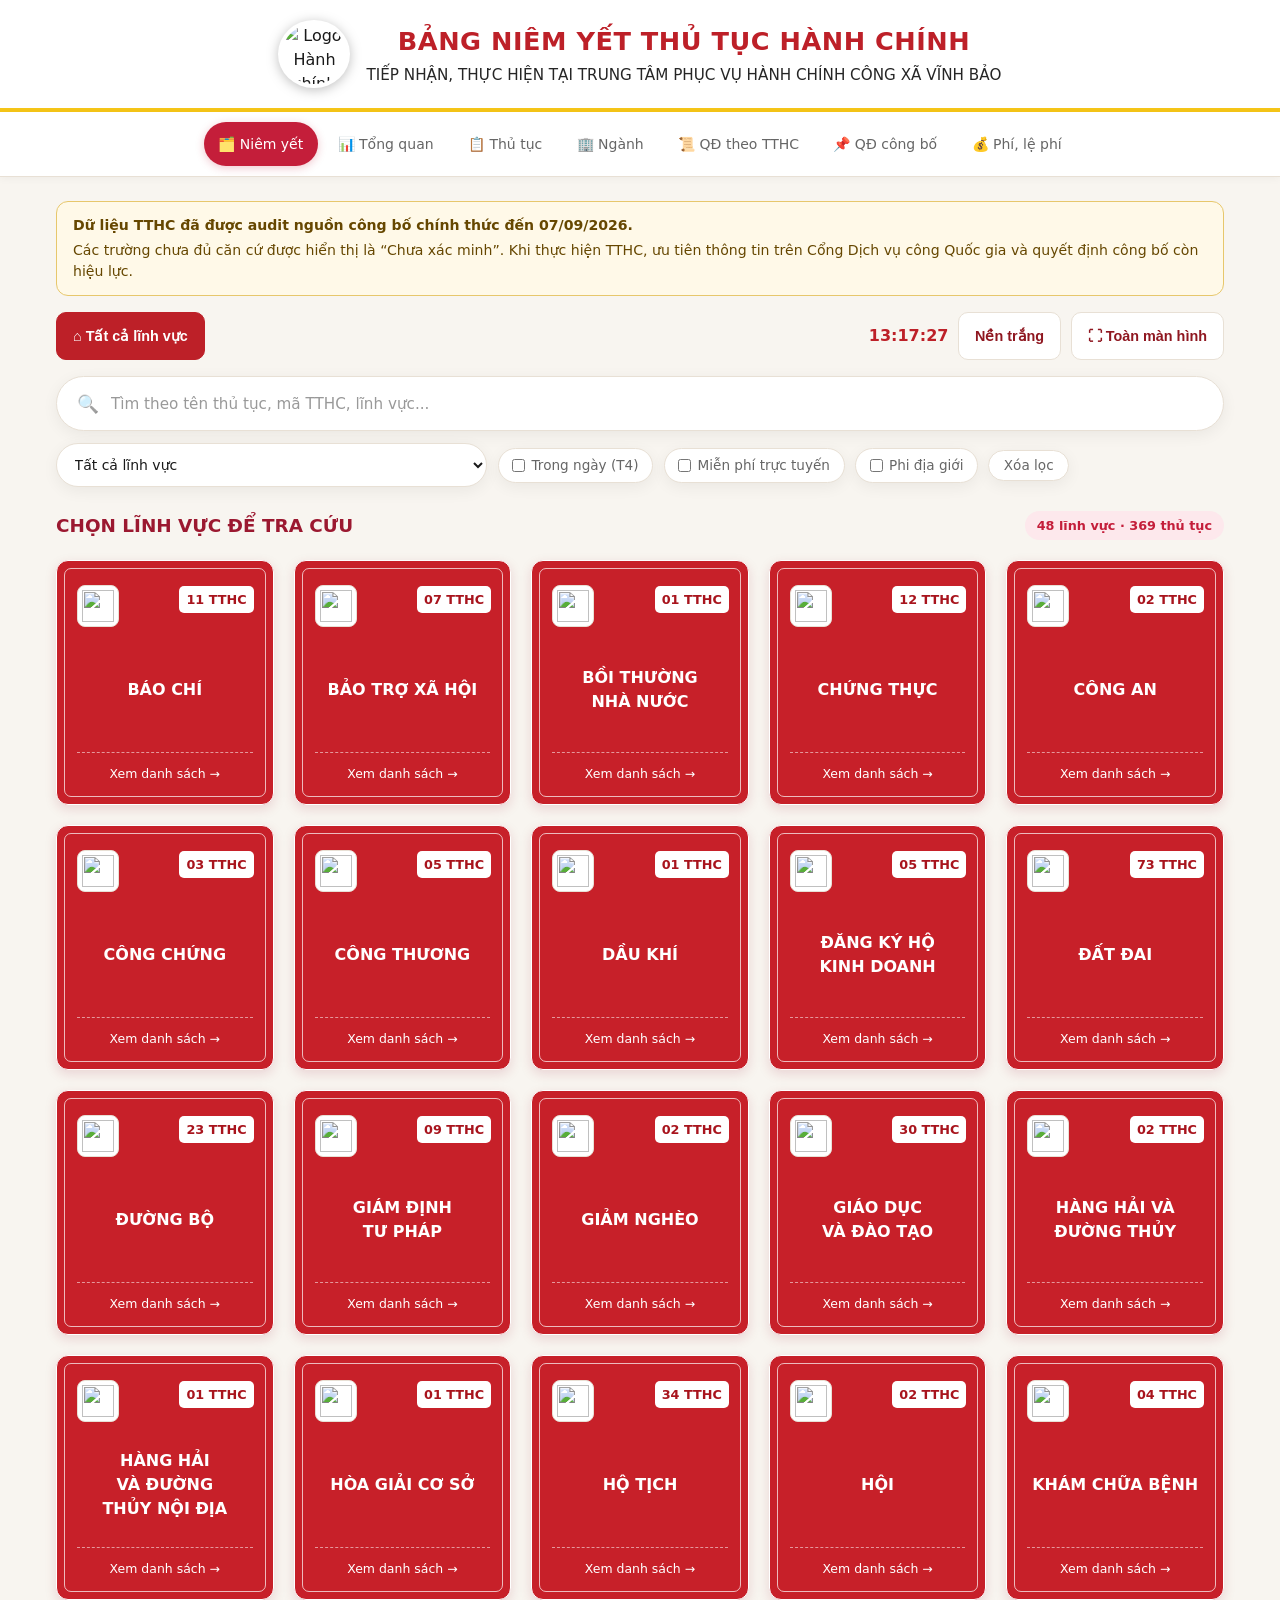
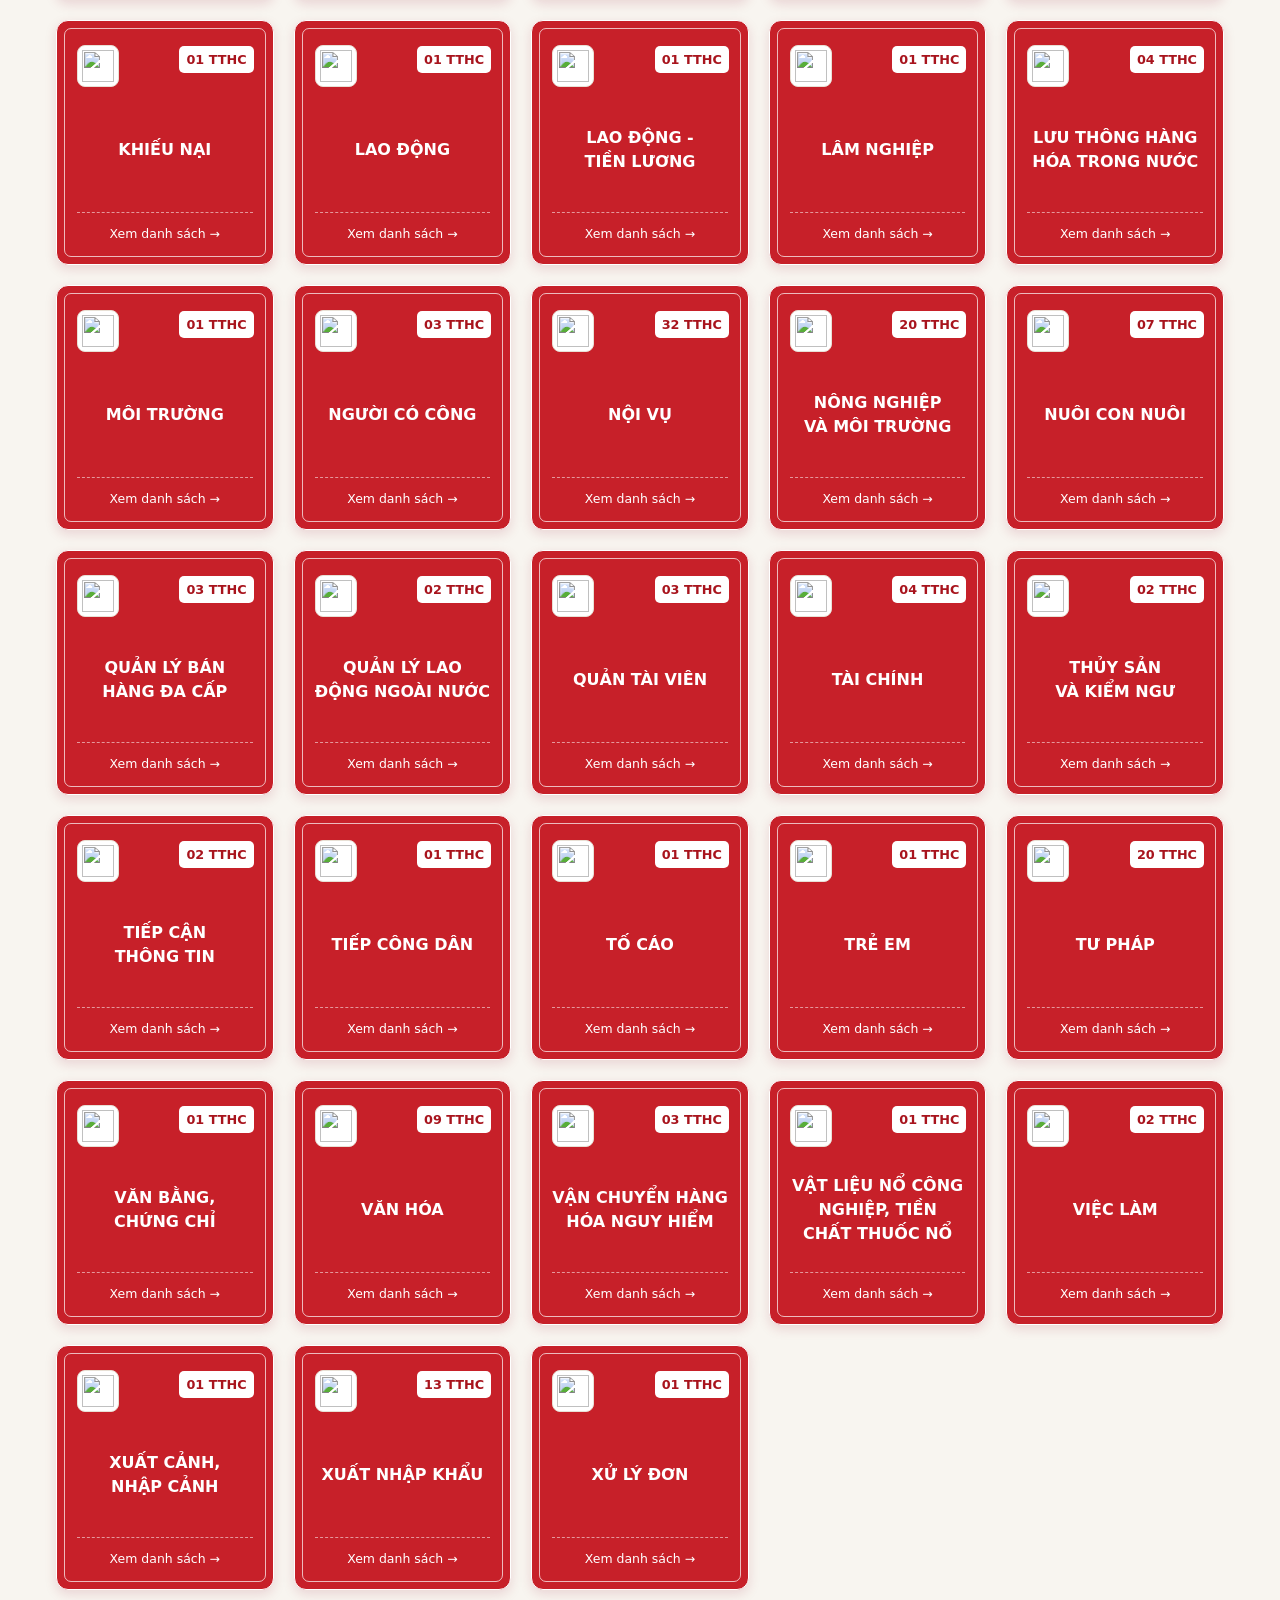
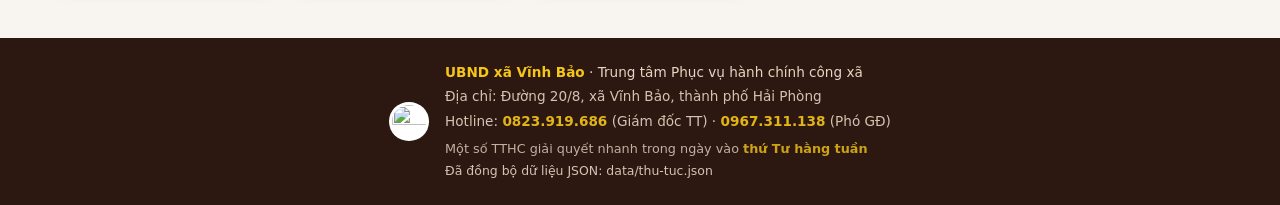
==== commit 50eff8d2: "data(phi-le-phi): cập nhật NQ 23/2026/NQ-HĐND; sinh danh mục QĐ công bố/QĐ theo TTHC từ Master Data " ====
--- a/index.html
+++ b/index.html
@@ -205,6 +205,7 @@
   <script src="js/data.js"></script>
   <script src="js/master-data-fallback.js"></script>
   <script src="js/extra-data.js"></script>
+  <script src="js/extra-generated.js"></script>
   <script src="js/app.js"></script>
   <script>
     if ("serviceWorker" in navigator) {
--- a/css/styles.css
+++ b/css/styles.css
@@ -919,6 +919,12 @@
   font-weight: 600;
   line-height: 1.4;
   margin-bottom: 0.5rem;
+}
+.doc-note {
+  font-size: 0.78rem;
+  line-height: 1.45;
+  color: var(--muted);
+  margin-top: 0.5rem;
 }
 .doc-link {
   display: inline-block;
